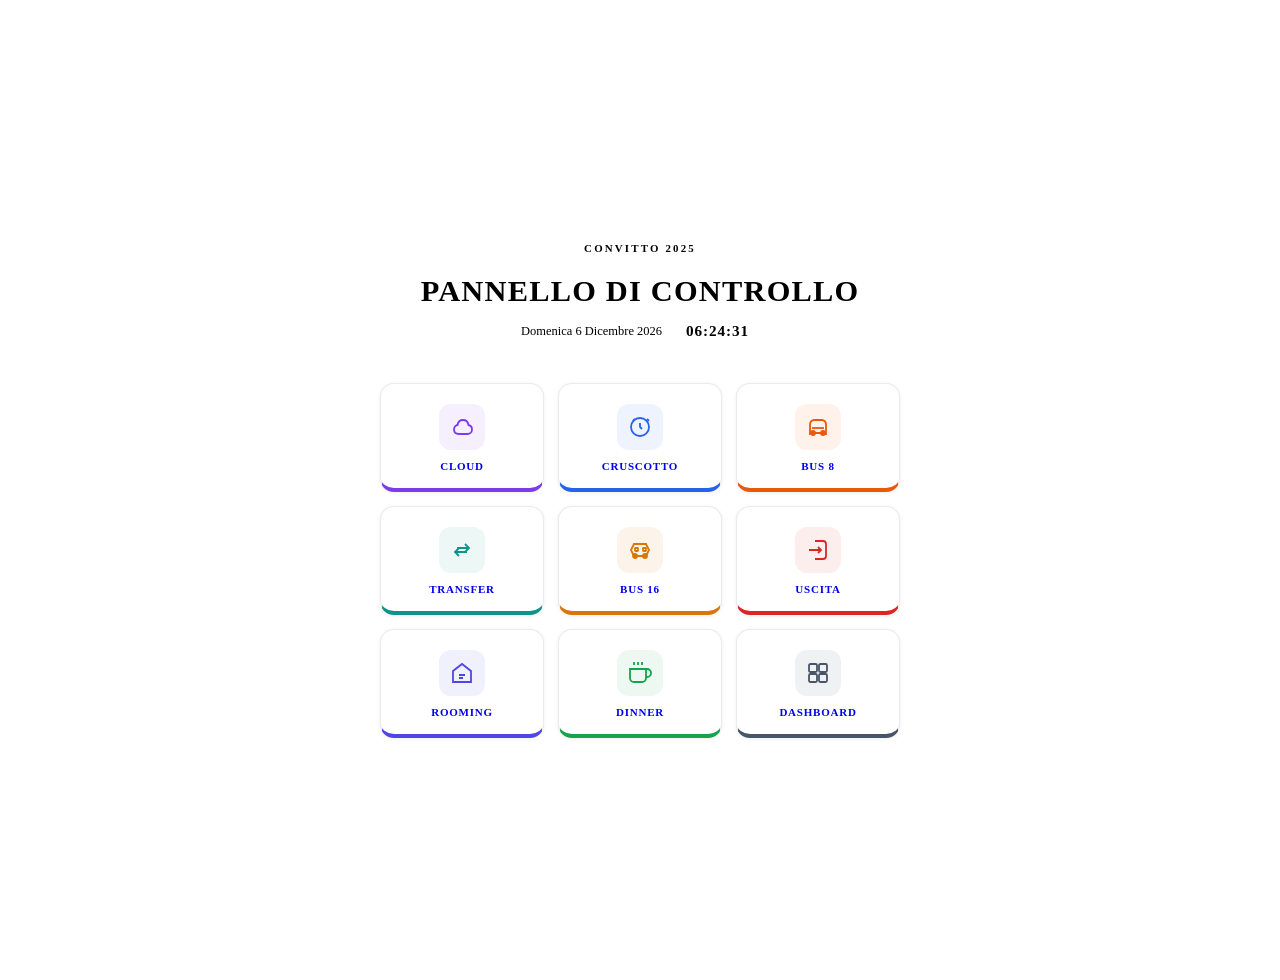
==== index.html @ 21adabd6 "Add files via upload" ====
<!DOCTYPE html>
<html lang="it">
<head>
<meta charset="UTF-8">
<meta name="viewport" content="width=device-width, initial-scale=1.0">
<title>Convitto 2025 — Indice</title>
<link rel="stylesheet" href="css/convitto-theme.css">
<style>

/* ─── BODY ───────────────────────────────────────────────────── */
body {
    display: flex;
    flex-direction: column;
    align-items: center;
    justify-content: center;
    min-height: 100vh;
    padding: 32px 24px;
    background: var(--bg);
}

/* ─── HEADER ─────────────────────────────────────────────────── */
.header-container {
    text-align: center;
    margin-bottom: 40px;
}

.header-eyebrow {
    font-size: 0.68rem;
    font-weight: 700;
    letter-spacing: 0.2em;
    text-transform: uppercase;
    color: var(--accent);
    margin-bottom: 6px;
}

h1 {
    font-size: 1.9rem;
    font-weight: 700;
    letter-spacing: 0.04em;
    text-transform: uppercase;
    color: var(--text);
    margin-bottom: 10px;
}

.header-time {
    display: flex;
    align-items: center;
    justify-content: center;
    gap: 14px;
    flex-wrap: wrap;
}

#todayDate {
    font-size: 0.78rem;
    color: var(--text-muted);
    font-family: var(--font-mono);
    text-transform: capitalize;
}

#digitalClock {
    font-size: 0.95rem;
    font-weight: 700;
    font-family: var(--font-mono);
    color: var(--accent);
    background: var(--accent-dim);
    padding: 3px 10px;
    border-radius: 6px;
    letter-spacing: 0.06em;
}

/* ─── GRIGLIA ────────────────────────────────────────────────── */
.links-grid {
    display: grid;
    grid-template-columns: repeat(3, 1fr);
    gap: 14px;
    width: 100%;
    max-width: 520px;
}

/* ─── CARD ───────────────────────────────────────────────────── */
.link-card {
    background: #ffffff;
    border: 1px solid rgba(0,0,0,0.08);
    border-radius: 14px;
    border-bottom: 4px solid var(--card-color, #cbd5e1);
    padding: 20px 12px 16px;
    text-decoration: none;
    display: flex;
    flex-direction: column;
    align-items: center;
    gap: 10px;
    box-shadow: 0 1px 4px rgba(0,0,0,0.07);
    transition: transform 0.18s ease, box-shadow 0.18s ease;
    cursor: pointer;
}

.link-card:hover {
    transform: translateY(-4px);
    box-shadow: 0 8px 24px rgba(0,0,0,0.11);
}

.link-card:active { transform: scale(0.97); }

/* Icona container */
.card-icon {
    width: 46px;
    height: 46px;
    border-radius: 12px;
    background: var(--card-dim, #f1f5f9);
    display: flex;
    align-items: center;
    justify-content: center;
    transition: background 0.18s;
}

.link-card:hover .card-icon {
    background: var(--card-dim-hover, #e2e8f0);
}

.card-icon svg {
    width: 24px;
    height: 24px;
    stroke: var(--card-color, #64748b);
    stroke-width: 1.8;
    fill: none;
}

/* Label */
.card-label {
    font-size: 11px;
    font-weight: 700;
    color: var(--text-2);
    letter-spacing: 0.07em;
    text-transform: uppercase;
}

/* ─── COLORI PER SEZIONE ─────────────────────────────────────── */
.card-cloud      { --card-color:#7c3aed; --card-dim:rgba(124,58,237,0.08);  --card-dim-hover:rgba(124,58,237,0.15); }
.card-cruscotto  { --card-color:#2563eb; --card-dim:rgba(37,99,235,0.08);   --card-dim-hover:rgba(37,99,235,0.15);  }
.card-bus8       { --card-color:#ea580c; --card-dim:rgba(234,88,12,0.08);   --card-dim-hover:rgba(234,88,12,0.15);  }
.card-transfer   { --card-color:#0d9488; --card-dim:rgba(13,148,136,0.08);  --card-dim-hover:rgba(13,148,136,0.15); }
.card-bus16      { --card-color:#d97706; --card-dim:rgba(217,119,6,0.08);   --card-dim-hover:rgba(217,119,6,0.15);  }
.card-uscita     { --card-color:#dc2626; --card-dim:rgba(220,38,38,0.08);   --card-dim-hover:rgba(220,38,38,0.15);  }
.card-rooming    { --card-color:#4f46e5; --card-dim:rgba(79,70,229,0.08);   --card-dim-hover:rgba(79,70,229,0.15);  }
.card-dinner     { --card-color:#16a34a; --card-dim:rgba(22,163,74,0.08);   --card-dim-hover:rgba(22,163,74,0.15);  }
.card-dashboard  { --card-color:#475569; --card-dim:rgba(71,85,105,0.08);   --card-dim-hover:rgba(71,85,105,0.15);  }

/* ─── DARK MODE mobile ───────────────────────────────────────── */
@media (max-width: 768px) and (prefers-color-scheme: dark) {
    .link-card {
        background: var(--surface);
        border-color: var(--border);
        box-shadow: var(--shadow-sm);
    }
    .link-card:hover {
        background: var(--surface-2);
        box-shadow: var(--shadow);
    }
    .card-label { color: var(--text-2); }
    #digitalClock { color: var(--accent); background: var(--accent-dim); }
}

/* ─── RESPONSIVE ─────────────────────────────────────────────── */
@media (max-width: 480px) {
    .links-grid  { gap: 10px; max-width: 360px; }
    .card-icon   { width: 40px; height: 40px; border-radius: 10px; }
    .card-icon svg { width: 20px; height: 20px; }
    .card-label  { font-size: 10px; }
    .link-card   { padding: 16px 8px 13px; border-radius: 12px; gap: 8px; }
    h1           { font-size: 1.4rem; }
}

</style>
</head>
<body>

<div class="header-container">
    <div class="header-eyebrow">Convitto 2025</div>
    <h1>Pannello di controllo</h1>
    <div class="header-time">
        <div id="todayDate">—</div>
        <div id="digitalClock">00:00:00</div>
    </div>
</div>

<div class="links-grid">

    <a href="roomcloud.html" class="link-card card-cloud">
        <div class="card-icon">
            <svg viewBox="0 0 24 24"><path d="M17.5 19H9C7 19 4 18 4 14.5C4 11 7 10 7.5 10C8 7 10 5 13 5C16 5 18 7 18.5 10C21 10.5 22 12.5 22 14.5C22 17 20 19 17.5 19Z"/></svg>
        </div>
        <span class="card-label">Cloud</span>
    </a>

    <a href="cruscotto.html" class="link-card card-cruscotto">
        <div class="card-icon">
            <svg viewBox="0 0 24 24"><circle cx="12" cy="12" r="9"/><path d="M12 8v4l2 2"/><path d="M7 4l-2 2M19 4l2 2"/></svg>
        </div>
        <span class="card-label">Cruscotto</span>
    </a>

    <a href="bus-8.html" class="link-card card-bus8">
        <div class="card-icon">
            <svg viewBox="0 0 24 24"><path d="M4 18h16M4 18v-9c0-2 2-4 4-4h8c2 0 4 2 4 4v9M4 18v2M20 18v2"/><path d="M6 13h12"/><circle cx="7" cy="18" r="2"/><circle cx="17" cy="18" r="2"/></svg>
        </div>
        <span class="card-label">Bus 8</span>
    </a>

    <a href="transfer.html" class="link-card card-transfer">
        <div class="card-icon">
            <svg viewBox="0 0 24 24"><path d="M7 10h12M15 6l4 4-4 4"/><path d="M17 14H5M9 10l-4 4 4 4"/></svg>
        </div>
        <span class="card-label">Transfer</span>
    </a>

    <a href="bus-16.html" class="link-card card-bus16">
        <div class="card-icon">
            <svg viewBox="0 0 24 24"><polygon points="6,6 18,6 21,12 18,18 6,18 3,12"/><rect x="7" y="10" width="3" height="3" rx="0.5"/><rect x="15" y="10" width="3" height="3" rx="0.5"/><circle cx="7" cy="18" r="2"/><circle cx="17" cy="18" r="2"/></svg>
        </div>
        <span class="card-label">Bus 16</span>
    </a>

    <a href="uscita.html" class="link-card card-uscita">
        <div class="card-icon">
            <svg viewBox="0 0 24 24"><path d="M15 12H3M12 15l3-3-3-3"/><path d="M9 21H17c2 0 3-1 3-3V6c0-2-1-3-3-3H9"/></svg>
        </div>
        <span class="card-label">Uscita</span>
    </a>

    <a href="rooming.html" class="link-card card-rooming">
        <div class="card-icon">
            <svg viewBox="0 0 24 24"><path d="M3 10L12 3l9 7v11H3V10Z"/><path d="M9 14h6M9 17h4"/></svg>
        </div>
        <span class="card-label">Rooming</span>
    </a>

    <a href="presenze-dinner.html" class="link-card card-dinner">
        <div class="card-icon">
            <svg viewBox="0 0 24 24"><path d="M18 8h1a4 4 0 0 1 0 8h-1"/><path d="M2 8h16v9a4 4 0 0 1-4 4H6a4 4 0 0 1-4-4V8z"/><line x1="6" y1="1" x2="6" y2="4"/><line x1="10" y1="1" x2="10" y2="4"/><line x1="14" y1="1" x2="14" y2="4"/></svg>
        </div>
        <span class="card-label">Dinner</span>
    </a>

    <a href="dashboard.html" class="link-card card-dashboard">
        <div class="card-icon">
            <svg viewBox="0 0 24 24"><rect x="3" y="3" width="8" height="8" rx="1.5"/><rect x="13" y="3" width="8" height="8" rx="1.5"/><rect x="3" y="13" width="8" height="8" rx="1.5"/><rect x="13" y="13" width="8" height="8" rx="1.5"/></svg>
        </div>
        <span class="card-label">Dashboard</span>
    </a>

</div>

<script>
function updateDateTime() {
    const now = new Date();
    const options = { weekday: 'long', day: 'numeric', month: 'long', year: 'numeric' };
    document.getElementById('todayDate').textContent =
        now.toLocaleDateString('it-IT', options).replace(/^\w/, c => c.toUpperCase());
    const h = String(now.getHours()).padStart(2,'0');
    const m = String(now.getMinutes()).padStart(2,'0');
    const s = String(now.getSeconds()).padStart(2,'0');
    document.getElementById('digitalClock').textContent = `${h}:${m}:${s}`;
}
setInterval(updateDateTime, 1000);
updateDateTime();
</script>
</body>
</html>
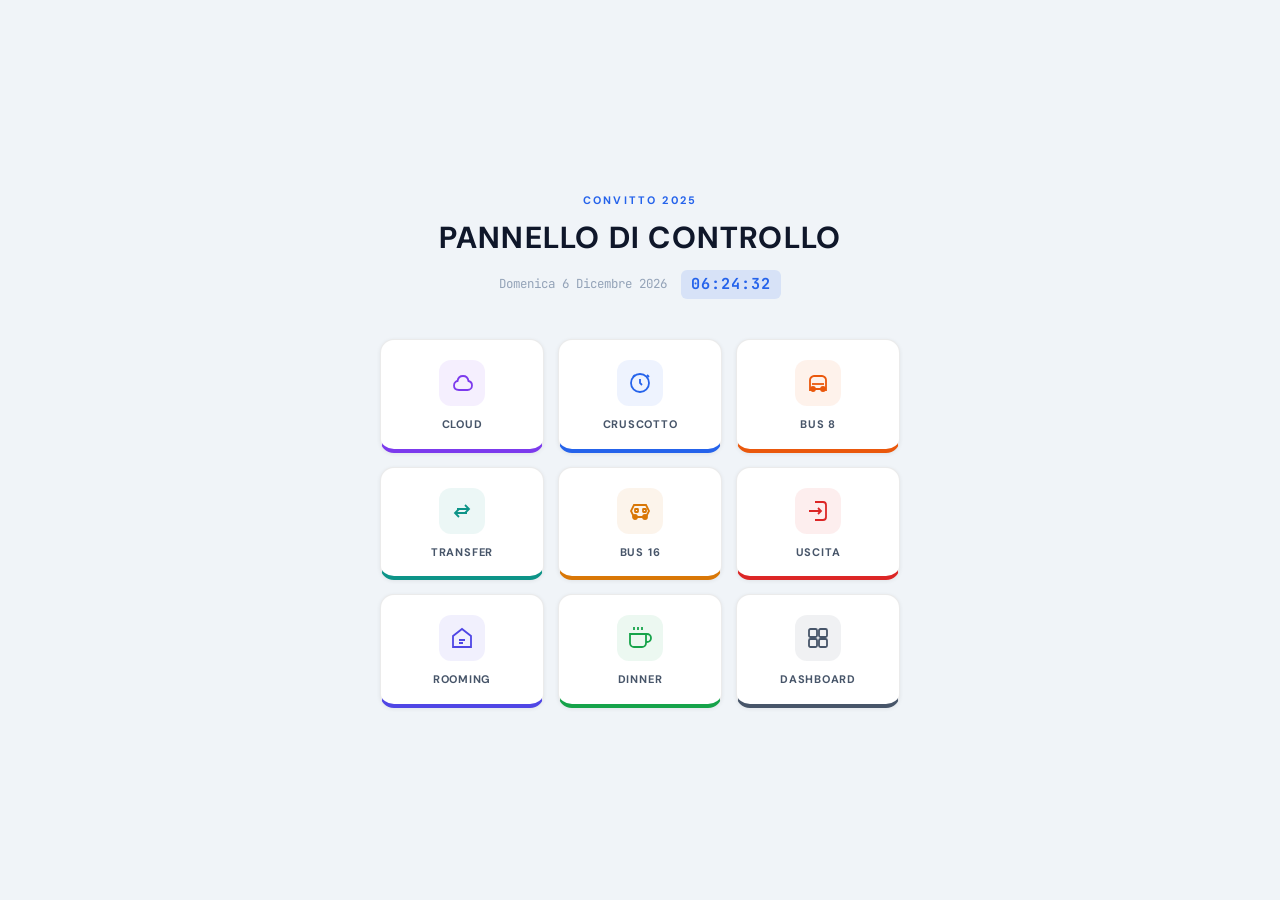
==== commit 327c766e: "Update index.html" ====
--- a/index.html
+++ b/index.html
@@ -4,7 +4,7 @@
 <meta charset="UTF-8">
 <meta name="viewport" content="width=device-width, initial-scale=1.0">
 <title>Convitto 2025 — Indice</title>
-<link rel="stylesheet" href="css/convitto-theme.css">
+<link rel="stylesheet" href="css/campus-theme.css">
 <style>
 
 /* ─── BODY ───────────────────────────────────────────────────── */
--- a/css/campus-theme.css
+++ b/css/campus-theme.css
@@ -0,0 +1,589 @@
+/* ============================================================
+   CAMPUS-THEME.CSS — Sistema di stile unificato
+   Convitto 2025 · Light sempre su PC (qualsiasi larghezza)
+                 · Light/Dark automatico su mobile
+   ============================================================ */
+
+/* ─── GOOGLE FONTS ─────────────────────────────────────────── */
+@import url('https://fonts.googleapis.com/css2?family=DM+Sans:wght@400;500;600;700&family=JetBrains+Mono:wght@400;600&display=swap');
+
+/* ============================================================
+   TEMA LIGHT — default per tutti i dispositivi
+   ============================================================ */
+:root {
+    /* Superfici */
+    --bg:           #f0f4f8;
+    --bg-2:         #ffffff;
+    --bg-3:         #e8eef5;
+    --surface:      #ffffff;
+    --surface-2:    #f0f4f8;
+    --surface-3:    #dde5f0;
+    --border:       rgba(0,0,0,0.08);
+    --border-2:     rgba(0,0,0,0.14);
+
+    /* Accenti principali */
+    --accent:       #2563eb;
+    --accent-dim:   rgba(37,99,235,0.12);
+    --accent-2:     #0d9488;
+    --accent-2-dim: rgba(13,148,136,0.10);
+
+    /* Stati operativi */
+    --ok:           #16a34a;
+    --ok-dim:       rgba(22,163,74,0.10);
+    --absent:       #dc2626;
+    --absent-dim:   rgba(220,38,38,0.10);
+    --dinner-no:    #2563eb;
+    --dinner-no-dim:rgba(37,99,235,0.10);
+    --lab:          #d97706;
+    --lab-dim:      rgba(217,119,6,0.10);
+    --switched:     #0d9488;
+    --pp:           #ea580c;
+
+    /* Bottoni toolbar */
+    --btn-t1:        #16a34a;
+    --btn-t2:        #2563eb;
+    --btn-t3:        #7c3aed;
+    --btn-t4:        #475569;
+    --btn-reset:     #ea580c;
+    --btn-reset-full:#b91c1c;
+    --btn-inactive:  #e8eef5;
+
+    /* Testo */
+    --text:         #0f172a;
+    --text-2:       #475569;
+    --text-muted:   #94a3b8;
+    --text-inv:     #ffffff;
+
+    /* Tipografia */
+    --font:         'DM Sans', 'Segoe UI', system-ui, sans-serif;
+    --font-mono:    'JetBrains Mono', 'Courier New', monospace;
+
+    /* Geometria */
+    --radius-sm:    6px;
+    --radius:       12px;
+    --radius-lg:    18px;
+    --radius-xl:    24px;
+
+    /* Ombre */
+    --shadow-sm:    0 1px 4px rgba(0,0,0,0.10);
+    --shadow:       0 4px 16px rgba(0,0,0,0.12);
+    --shadow-lg:    0 8px 32px rgba(0,0,0,0.15);
+
+    /* Transizioni */
+    --t:            0.2s ease;
+
+    /* Colori header gradient */
+    --header-grad-start: #2563eb;
+    --header-grad-end:   #0d9488;
+
+    /* Colori stampa (sempre light) */
+    --print-bg:     #ffffff;
+    --print-text:   #000000;
+    --print-header: #1a2236;
+}
+
+/* ============================================================
+   TEMA DARK — solo mobile (≤768px) quando il sistema
+   del telefono è impostato su modalità scura
+   ============================================================ */
+@media (max-width: 768px) and (prefers-color-scheme: dark) {
+    :root {
+        /* Superfici */
+        --bg:           #0f1117;
+        --bg-2:         #161b27;
+        --bg-3:         #1e2535;
+        --surface:      #1e2535;
+        --surface-2:    #252d40;
+        --surface-3:    #2d3650;
+        --border:       rgba(255,255,255,0.07);
+        --border-2:     rgba(255,255,255,0.13);
+
+        /* Accenti principali */
+        --accent:       #4f8ef7;
+        --accent-dim:   rgba(79,142,247,0.15);
+        --accent-2:     #38d9a9;
+        --accent-2-dim: rgba(56,217,169,0.12);
+
+        /* Stati operativi */
+        --ok:           #2ecc71;
+        --ok-dim:       rgba(46,204,113,0.13);
+        --absent:       #e74c3c;
+        --absent-dim:   rgba(231,76,60,0.13);
+        --dinner-no:    #3498db;
+        --dinner-no-dim:rgba(52,152,219,0.13);
+        --lab:          #f39c12;
+        --lab-dim:      rgba(243,156,18,0.13);
+        --switched:     #38d9a9;
+        --pp:           #e67e22;
+
+        /* Bottoni toolbar */
+        --btn-t1:        #27ae60;
+        --btn-t2:        #2980b9;
+        --btn-t3:        #8e44ad;
+        --btn-t4:        #546e7a;
+        --btn-reset:     #e67e22;
+        --btn-reset-full:#c0392b;
+        --btn-inactive:  #252d40;
+
+        /* Testo */
+        --text:         #e8ecf4;
+        --text-2:       #a0aec0;
+        --text-muted:   #64748b;
+        --text-inv:     #0f1117;
+
+        /* Ombre */
+        --shadow-sm:    0 2px 8px rgba(0,0,0,0.35);
+        --shadow:       0 4px 20px rgba(0,0,0,0.45);
+        --shadow-lg:    0 8px 40px rgba(0,0,0,0.55);
+
+        /* Gradient header */
+        --header-grad-start: #4f8ef7;
+        --header-grad-end:   #38d9a9;
+    }
+}
+
+/* ─── RESET & BASE ──────────────────────────────────────────── */
+*, *::before, *::after { box-sizing: border-box; }
+
+html { -webkit-text-size-adjust: 100%; }
+
+body {
+    margin: 0;
+    font-family: var(--font);
+    background: var(--bg);
+    color: var(--text);
+    line-height: 1.5;
+    -webkit-font-smoothing: antialiased;
+}
+
+h1, h2, h3, h4 {
+    margin: 0;
+    font-family: var(--font);
+    font-weight: 700;
+    color: var(--text);
+    letter-spacing: -0.01em;
+}
+
+a { color: inherit; text-decoration: none; }
+
+/* ─── SCROLLBAR ─────────────────────────────────────────────── */
+::-webkit-scrollbar { width: 6px; height: 6px; }
+::-webkit-scrollbar-track { background: var(--bg-2); }
+::-webkit-scrollbar-thumb { background: var(--surface-3); border-radius: 3px; }
+::-webkit-scrollbar-thumb:hover { background: var(--accent); }
+
+/* ─── HEADER APPLICAZIONE ───────────────────────────────────── */
+.app-header {
+    background: var(--bg-2);
+    border-bottom: 1px solid var(--border-2);
+    padding: 14px 24px;
+    display: flex;
+    justify-content: space-between;
+    align-items: center;
+    gap: 16px;
+    position: sticky;
+    top: 0;
+    z-index: 100;
+    backdrop-filter: blur(12px);
+}
+
+.app-header h1 {
+    font-size: 1.1rem;
+    font-weight: 700;
+    letter-spacing: 0.04em;
+    text-transform: uppercase;
+    background: linear-gradient(90deg, var(--accent), var(--accent-2));
+    -webkit-background-clip: text;
+    -webkit-text-fill-color: transparent;
+    background-clip: text;
+}
+
+.app-header .header-meta {
+    font-size: 0.78rem;
+    color: var(--text-2);
+    font-family: var(--font-mono);
+    font-weight: 400;
+    margin-top: 2px;
+}
+
+.app-header .header-clock {
+    font-family: var(--font-mono);
+    font-size: 1.6rem;
+    font-weight: 600;
+    color: var(--accent);
+    letter-spacing: 0.05em;
+    text-shadow: 0 0 20px rgba(79,142,247,0.4);
+}
+
+.app-header .header-actions {
+    display: flex;
+    align-items: center;
+    gap: 10px;
+}
+
+/* ─── CONTAINER ─────────────────────────────────────────────── */
+.container {
+    max-width: 1300px;
+    margin: 0 auto;
+    padding: 24px;
+}
+
+/* ─── TOOLBAR ───────────────────────────────────────────────── */
+.toolbar {
+    background: var(--surface);
+    border: 1px solid var(--border);
+    padding: 12px 16px;
+    border-radius: var(--radius-lg);
+    display: flex;
+    gap: 10px;
+    margin-bottom: 20px;
+    align-items: center;
+    flex-wrap: wrap;
+    box-shadow: var(--shadow-sm);
+}
+
+.toolbar input[type="text"],
+.toolbar input[type="number"],
+#search, #roomInput {
+    background: var(--bg-3);
+    border: 1px solid var(--border-2);
+    border-radius: var(--radius);
+    color: var(--text);
+    padding: 9px 14px;
+    font-family: var(--font);
+    font-size: 0.85rem;
+    outline: none;
+    transition: border-color var(--t), box-shadow var(--t);
+}
+
+#search { flex: 1; min-width: 140px; }
+#roomInput { width: 70px; }
+
+.toolbar input:focus {
+    border-color: var(--accent);
+    box-shadow: 0 0 0 3px var(--accent-dim);
+}
+
+.toolbar input::placeholder { color: var(--text-muted); }
+
+/* ─── BOTTONI ───────────────────────────────────────────────── */
+.btn-toolbar {
+    border: none;
+    border-radius: var(--radius);
+    cursor: pointer;
+    font-family: var(--font);
+    font-weight: 700;
+    font-size: 0.78rem;
+    color: white;
+    padding: 9px 16px;
+    transition: all var(--t);
+    letter-spacing: 0.03em;
+    white-space: nowrap;
+}
+
+.btn-toolbar:hover {
+    filter: brightness(1.15);
+    transform: translateY(-1px);
+    box-shadow: var(--shadow-sm);
+}
+
+.btn-toolbar:active { transform: translateY(0); }
+
+.btn-reset {
+    background: var(--btn-reset);
+    border: none;
+    border-radius: var(--radius);
+    cursor: pointer;
+    font-family: var(--font);
+    font-weight: 700;
+    font-size: 0.78rem;
+    color: white;
+    padding: 9px 16px;
+    transition: all var(--t);
+    letter-spacing: 0.03em;
+    display: inline-flex;
+    align-items: center;
+    gap: 5px;
+    box-shadow: 0 2px 8px rgba(230,126,34,0.3);
+}
+
+.btn-reset:hover {
+    background: #d35400;
+    transform: translateY(-1px);
+    box-shadow: 0 4px 14px rgba(230,126,34,0.45);
+}
+
+.btn-reset-complete {
+    background: var(--btn-reset-full);
+    border: none;
+    border-radius: var(--radius);
+    cursor: pointer;
+    font-family: var(--font);
+    font-weight: 700;
+    font-size: 0.78rem;
+    color: white;
+    padding: 9px 16px;
+    transition: all var(--t);
+    letter-spacing: 0.03em;
+    display: inline-flex;
+    align-items: center;
+    gap: 5px;
+    box-shadow: 0 2px 8px rgba(192,57,43,0.3);
+}
+
+.btn-reset-complete:hover {
+    background: #a93226;
+    transform: translateY(-1px);
+    box-shadow: 0 4px 14px rgba(192,57,43,0.45);
+}
+
+/* ─── DAY BOX (Turni) ───────────────────────────────────────── */
+.day-box {
+    background: var(--surface);
+    border: 1px solid var(--border);
+    padding: 10px 14px;
+    text-align: center;
+    border-radius: var(--radius);
+    font-size: 0.78rem;
+    font-weight: 700;
+    cursor: pointer;
+    transition: all var(--t);
+    letter-spacing: 0.03em;
+    flex: 1;
+    color: var(--text-2);
+}
+
+.day-box:hover {
+    background: var(--surface-2);
+    color: var(--text);
+    transform: translateY(-2px);
+    box-shadow: var(--shadow-sm);
+}
+
+/* ─── STATUS BADGE ──────────────────────────────────────────── */
+.status-badge {
+    display: inline-flex;
+    align-items: center;
+    gap: 5px;
+    font-size: 0.7rem;
+    font-weight: 600;
+    padding: 4px 10px;
+    border-radius: 20px;
+    letter-spacing: 0.03em;
+}
+
+.status-badge.connected {
+    background: var(--ok-dim);
+    color: var(--ok);
+    border: 1px solid rgba(46,204,113,0.25);
+}
+
+.status-badge.disconnected {
+    background: var(--absent-dim);
+    color: var(--absent);
+    border: 1px solid rgba(231,76,60,0.25);
+}
+
+/* ─── NOTE TOOLBAR ──────────────────────────────────────────── */
+.note-toolbar-container {
+    background: rgba(243,156,18,0.08);
+    border: 1px solid rgba(243,156,18,0.25);
+    border-left: 4px solid var(--lab);
+    border-radius: var(--radius-lg);
+    margin-bottom: 20px;
+    padding: 12px 18px;
+    transition: transform 0.2s;
+}
+
+.note-toolbar-container:hover { transform: rotate(0deg); }
+
+.note-content {
+    display: flex;
+    align-items: flex-start;
+    gap: 12px;
+}
+
+.note-icon { font-size: 1.1rem; margin-top: 2px; }
+
+.note-input {
+    flex: 1;
+    background: transparent;
+    border: none;
+    outline: none;
+    font-family: var(--font);
+    font-size: 0.85rem;
+    color: var(--text);
+    resize: vertical;
+    min-height: 48px;
+    line-height: 1.5;
+}
+
+.note-input::placeholder { color: var(--text-muted); }
+
+.clear-note-btn {
+    background: rgba(255,255,255,0.05);
+    border: 1px solid var(--border);
+    border-radius: 50%;
+    width: 28px;
+    height: 28px;
+    cursor: pointer;
+    color: var(--text-muted);
+    display: flex;
+    align-items: center;
+    justify-content: center;
+    transition: all var(--t);
+    font-weight: bold;
+    flex-shrink: 0;
+    margin-top: 2px;
+    font-size: 0.8rem;
+}
+
+.clear-note-btn:hover {
+    background: rgba(231,76,60,0.15);
+    color: var(--absent);
+    border-color: var(--absent);
+}
+
+/* ─── SIDEBAR PANEL ─────────────────────────────────────────── */
+#sidePanel {
+    background: var(--bg-2) !important;
+    border-left: 1px solid var(--border-2) !important;
+    box-shadow: -8px 0 40px rgba(0,0,0,0.5) !important;
+    color: var(--text) !important;
+}
+
+#sidePanel h3 {
+    color: var(--text);
+    border-bottom: 1px solid var(--border) !important;
+    padding-bottom: 10px;
+    font-size: 0.9rem;
+    letter-spacing: 0.04em;
+    text-transform: uppercase;
+}
+
+#sidePanel select,
+#sidePanel input[type="date"] {
+    background: var(--bg-3);
+    border: 1px solid var(--border-2);
+    border-radius: var(--radius-sm);
+    color: var(--text);
+    padding: 8px 10px;
+    font-family: var(--font);
+    font-size: 0.82rem;
+    width: 100%;
+    outline: none;
+}
+
+#sidePanel select:focus,
+#sidePanel input[type="date"]:focus {
+    border-color: var(--accent);
+}
+
+#sidePanel button {
+    font-family: var(--font) !important;
+}
+
+#sidePanel hr {
+    border: none;
+    border-top: 1px solid var(--border);
+    margin: 16px 0;
+}
+
+/* ─── LOGIN SCREEN ──────────────────────────────────────────── */
+#loginScreen {
+    background: var(--bg) !important;
+}
+
+#loginScreen > div {
+    background: var(--surface) !important;
+    border: 1px solid var(--border-2) !important;
+    border-radius: var(--radius-xl) !important;
+    box-shadow: var(--shadow-lg) !important;
+    color: var(--text) !important;
+}
+
+#loginScreen h2 {
+    color: var(--text) !important;
+}
+
+#loginScreen input {
+    background: var(--bg-3) !important;
+    border: 1px solid var(--border-2) !important;
+    border-radius: var(--radius) !important;
+    color: var(--text) !important;
+    padding: 12px !important;
+    font-family: var(--font) !important;
+}
+
+#loginScreen input::placeholder { color: var(--text-muted) !important; }
+
+#loginScreen button {
+    background: var(--accent) !important;
+    border-radius: var(--radius) !important;
+    font-family: var(--font) !important;
+    font-weight: 700 !important;
+    letter-spacing: 0.05em !important;
+    transition: all var(--t) !important;
+}
+
+#loginScreen button:hover {
+    filter: brightness(1.1) !important;
+    transform: translateY(-1px) !important;
+}
+
+/* ─── INFO RESET ────────────────────────────────────────────── */
+#info-reset {
+    font-size: 0.68rem !important;
+    color: var(--absent) !important;
+    font-family: var(--font-mono) !important;
+}
+
+/* ─── ROOM LABEL IN TOOLBAR ─────────────────────────────────── */
+.room-label {
+    font-size: 0.75rem;
+    font-weight: 700;
+    color: var(--accent);
+    letter-spacing: 0.06em;
+    text-transform: uppercase;
+}
+
+/* ─── ANIMAZIONI ────────────────────────────────────────────── */
+@keyframes pulse {
+    0%   { opacity: 1; }
+    50%  { opacity: 0.3; }
+    100% { opacity: 1; }
+}
+
+@keyframes fadeIn {
+    from { opacity: 0; transform: translateY(6px); }
+    to   { opacity: 1; transform: translateY(0); }
+}
+
+/* ─── RESPONSIVE ────────────────────────────────────────────── */
+@media (max-width: 768px) {
+    .container { padding: 14px; }
+    .app-header { padding: 10px 16px; }
+    .app-header .header-clock { font-size: 1.2rem; }
+    .toolbar { gap: 8px; }
+}
+
+/* ─── PRINT BASE ────────────────────────────────────────────── */
+@media print {
+    .no-print,
+    .print-bar { display: none !important; }
+
+    body {
+        background: white !important;
+        color: black !important;
+    }
+
+    /* Logo spazio in stampa */
+    .print-logo {
+        display: block !important;
+    }
+}
+
+/* Logo spazio — nascosto su schermo, visibile in stampa */
+.print-logo {
+    display: none;
+}
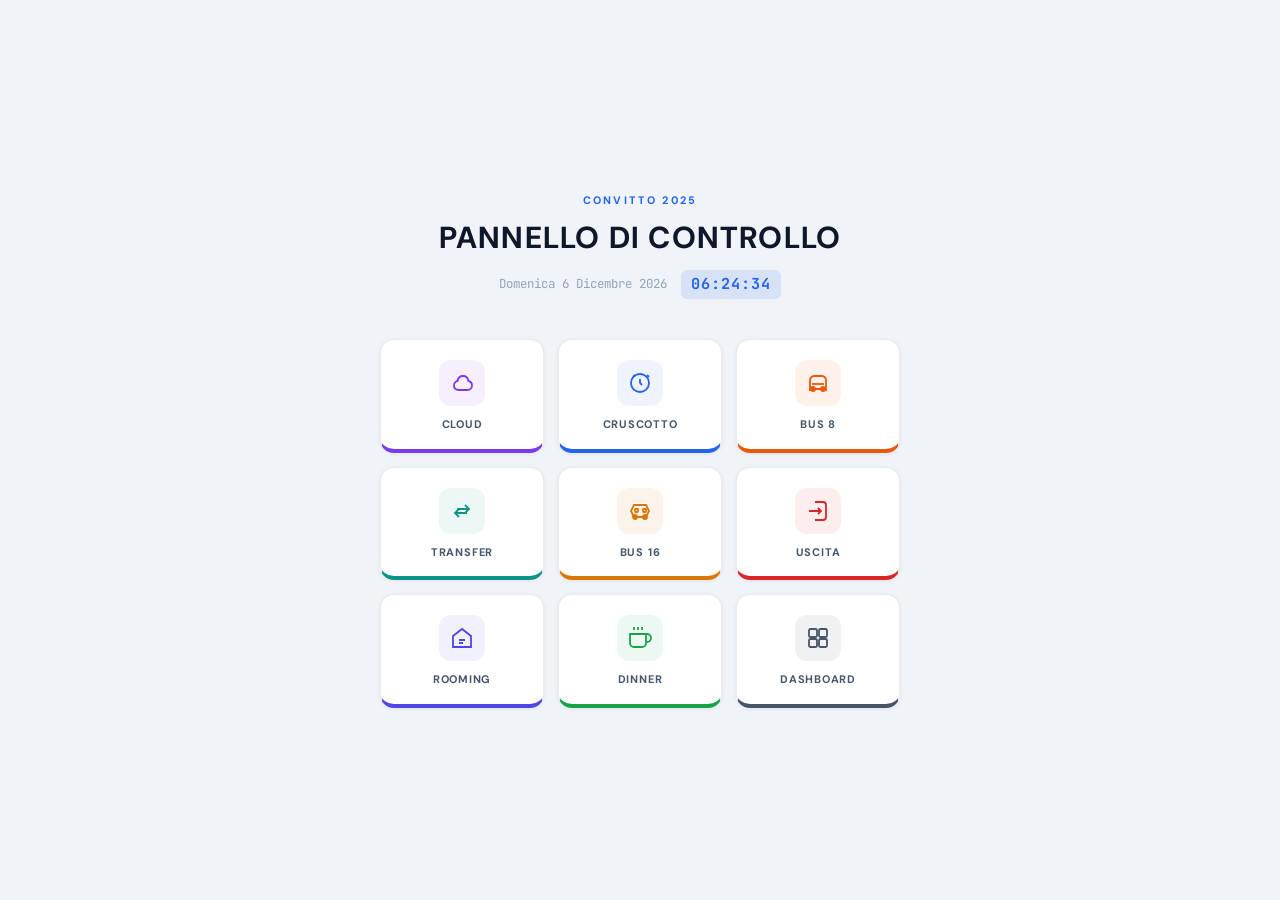
==== commit c4300d99: "Update index.html" ====
--- a/index.html
+++ b/index.html
@@ -145,21 +145,6 @@
 .card-dinner     { --card-color:#16a34a; --card-dim:rgba(22,163,74,0.08);   --card-dim-hover:rgba(22,163,74,0.15);  }
 .card-dashboard  { --card-color:#475569; --card-dim:rgba(71,85,105,0.08);   --card-dim-hover:rgba(71,85,105,0.15);  }
 
-/* ─── DARK MODE mobile ───────────────────────────────────────── */
-@media (max-width: 768px) and (prefers-color-scheme: dark) {
-    .link-card {
-        background: var(--surface);
-        border-color: var(--border);
-        box-shadow: var(--shadow-sm);
-    }
-    .link-card:hover {
-        background: var(--surface-2);
-        box-shadow: var(--shadow);
-    }
-    .card-label { color: var(--text-2); }
-    #digitalClock { color: var(--accent); background: var(--accent-dim); }
-}
-
 /* ─── RESPONSIVE ─────────────────────────────────────────────── */
 @media (max-width: 480px) {
     .links-grid  { gap: 10px; max-width: 360px; }
@@ -185,7 +170,7 @@
 
 <div class="links-grid">
 
-    <a href="roomcloud.html" class="link-card card-cloud">
+    <a href="cloud.html" class="link-card card-cloud">
         <div class="card-icon">
             <svg viewBox="0 0 24 24"><path d="M17.5 19H9C7 19 4 18 4 14.5C4 11 7 10 7.5 10C8 7 10 5 13 5C16 5 18 7 18.5 10C21 10.5 22 12.5 22 14.5C22 17 20 19 17.5 19Z"/></svg>
         </div>
--- a/css/campus-theme.css
+++ b/css/campus-theme.css
@@ -12,129 +12,128 @@
    ============================================================ */
 :root {
     /* Superfici */
-    --bg:           #f0f4f8;
-    --bg-2:         #ffffff;
-    --bg-3:         #e8eef5;
-    --surface:      #ffffff;
-    --surface-2:    #f0f4f8;
-    --surface-3:    #dde5f0;
-    --border:       rgba(0,0,0,0.08);
-    --border-2:     rgba(0,0,0,0.14);
+    --bg:               #f0f4f8;
+    --bg-2:             #ffffff;
+    --bg-3:             #e8eef5;
+    --surface:          #ffffff;
+    --surface-2:        #f0f4f8;
+    --surface-3:        #dde5f0;
+    --border:           rgba(0,0,0,0.08);
+    --border-2:         rgba(0,0,0,0.14);
 
     /* Accenti principali */
-    --accent:       #2563eb;
-    --accent-dim:   rgba(37,99,235,0.12);
-    --accent-2:     #0d9488;
-    --accent-2-dim: rgba(13,148,136,0.10);
+    --accent:           #2563eb;
+    --accent-dim:       rgba(37,99,235,0.12);
+    --accent-2:         #0d9488;
+    --accent-2-dim:     rgba(13,148,136,0.10);
 
     /* Stati operativi */
-    --ok:           #16a34a;
-    --ok-dim:       rgba(22,163,74,0.10);
-    --absent:       #dc2626;
-    --absent-dim:   rgba(220,38,38,0.10);
-    --dinner-no:    #2563eb;
-    --dinner-no-dim:rgba(37,99,235,0.10);
-    --lab:          #d97706;
-    --lab-dim:      rgba(217,119,6,0.10);
-    --switched:     #0d9488;
-    --pp:           #ea580c;
+    --ok:               #16a34a;
+    --ok-dim:           rgba(22,163,74,0.10);
+    --absent:           #dc2626;
+    --absent-dim:       rgba(220,38,38,0.10);
+    --dinner-no:        #2563eb;
+    --dinner-no-dim:    rgba(37,99,235,0.10);
+    --lab:              #d97706;
+    --lab-dim:          rgba(217,119,6,0.10);
+    --switched:         #0d9488;
+    --pp:               #ea580c;
 
     /* Bottoni toolbar */
-    --btn-t1:        #16a34a;
-    --btn-t2:        #2563eb;
-    --btn-t3:        #7c3aed;
-    --btn-t4:        #475569;
-    --btn-reset:     #ea580c;
-    --btn-reset-full:#b91c1c;
-    --btn-inactive:  #e8eef5;
+    --btn-t1:            #16a34a;
+    --btn-t2:            #2563eb;
+    --btn-t3:            #7c3aed;
+    --btn-t4:            #475569;
+    --btn-reset:         #ea580c;
+    --btn-reset-full:    #b91c1c;
+    --btn-inactive:      #e8eef5;
 
     /* Testo */
-    --text:         #0f172a;
-    --text-2:       #475569;
-    --text-muted:   #94a3b8;
-    --text-inv:     #ffffff;
+    --text:             #0f172a;
+    --text-2:           #475569;
+    --text-muted:       #94a3b8;
+    --text-inv:         #ffffff;
 
     /* Tipografia */
-    --font:         'DM Sans', 'Segoe UI', system-ui, sans-serif;
-    --font-mono:    'JetBrains Mono', 'Courier New', monospace;
+    --font:             'DM Sans', 'Segoe UI', system-ui, sans-serif;
+    --font-mono:        'JetBrains Mono', 'Courier New', monospace;
 
     /* Geometria */
-    --radius-sm:    6px;
-    --radius:       12px;
-    --radius-lg:    18px;
-    --radius-xl:    24px;
+    --radius-sm:        6px;
+    --radius:           12px;
+    --radius-lg:        18px;
+    --radius-xl:        24px;
 
     /* Ombre */
-    --shadow-sm:    0 1px 4px rgba(0,0,0,0.10);
-    --shadow:       0 4px 16px rgba(0,0,0,0.12);
-    --shadow-lg:    0 8px 32px rgba(0,0,0,0.15);
+    --shadow-sm:        0 1px 4px rgba(0,0,0,0.10);
+    --shadow:           0 4px 16px rgba(0,0,0,0.12);
+    --shadow-lg:        0 8px 32px rgba(0,0,0,0.15);
 
     /* Transizioni */
-    --t:            0.2s ease;
+    --t:                0.2s ease;
 
     /* Colori header gradient */
     --header-grad-start: #2563eb;
     --header-grad-end:   #0d9488;
 
     /* Colori stampa (sempre light) */
-    --print-bg:     #ffffff;
-    --print-text:   #000000;
-    --print-header: #1a2236;
+    --print-bg:         #ffffff;
+    --print-text:       #000000;
+    --print-header:     #1a2236;
 }
 
 /* ============================================================
-   TEMA DARK — solo mobile (≤768px) quando il sistema
-   del telefono è impostato su modalità scura
+   TEMA DARK — attivazione automatica esclusiva su Mobile
    ============================================================ */
 @media (max-width: 768px) and (prefers-color-scheme: dark) {
     :root {
         /* Superfici */
-        --bg:           #0f1117;
-        --bg-2:         #161b27;
-        --bg-3:         #1e2535;
-        --surface:      #1e2535;
-        --surface-2:    #252d40;
-        --surface-3:    #2d3650;
-        --border:       rgba(255,255,255,0.07);
-        --border-2:     rgba(255,255,255,0.13);
+        --bg:               #0f1117;
+        --bg-2:             #161b27;
+        --bg-3:             #1e2535;
+        --surface:          #1e2535;
+        --surface-2:        #252d40;
+        --surface-3:        #2d3650;
+        --border:           rgba(255,255,255,0.07);
+        --border-2:         rgba(255,255,255,0.13);
 
         /* Accenti principali */
-        --accent:       #4f8ef7;
-        --accent-dim:   rgba(79,142,247,0.15);
-        --accent-2:     #38d9a9;
-        --accent-2-dim: rgba(56,217,169,0.12);
+        --accent:           #4f8ef7;
+        --accent-dim:       rgba(79,142,247,0.15);
+        --accent-2:         #38d9a9;
+        --accent-2-dim:     rgba(56,217,169,0.12);
 
         /* Stati operativi */
-        --ok:           #2ecc71;
-        --ok-dim:       rgba(46,204,113,0.13);
-        --absent:       #e74c3c;
-        --absent-dim:   rgba(231,76,60,0.13);
-        --dinner-no:    #3498db;
-        --dinner-no-dim:rgba(52,152,219,0.13);
-        --lab:          #f39c12;
-        --lab-dim:      rgba(243,156,18,0.13);
-        --switched:     #38d9a9;
-        --pp:           #e67e22;
+        --ok:               #2ecc71;
+        --ok-dim:           rgba(46,204,113,0.13);
+        --absent:           #e74c3c;
+        --absent-dim:       rgba(231,76,60,0.13);
+        --dinner-no:        #3498db;
+        --dinner-no-dim:    rgba(52,152,219,0.13);
+        --lab:              #f39c12;
+        --lab-dim:          rgba(243,156,18,0.13);
+        --switched:         #38d9a9;
+        --pp:               #e67e22;
 
         /* Bottoni toolbar */
-        --btn-t1:        #27ae60;
-        --btn-t2:        #2980b9;
-        --btn-t3:        #8e44ad;
-        --btn-t4:        #546e7a;
-        --btn-reset:     #e67e22;
-        --btn-reset-full:#c0392b;
-        --btn-inactive:  #252d40;
+        --btn-t1:            #27ae60;
+        --btn-t2:            #2980b9;
+        --btn-t3:            #8e44ad;
+        --btn-t4:            #546e7a;
+        --btn-reset:         #e67e22;
+        --btn-reset-full:    #c0392b;
+        --btn-inactive:      #252d40;
 
         /* Testo */
-        --text:         #e8ecf4;
-        --text-2:       #a0aec0;
-        --text-muted:   #64748b;
-        --text-inv:     #0f1117;
+        --text:             #e8ecf4;
+        --text-2:           #a0aec0;
+        --text-muted:       #64748b;
+        --text-inv:         #0f1117;
 
         /* Ombre */
-        --shadow-sm:    0 2px 8px rgba(0,0,0,0.35);
-        --shadow:       0 4px 20px rgba(0,0,0,0.45);
-        --shadow-lg:    0 8px 40px rgba(0,0,0,0.55);
+        --shadow-sm:        0 2px 8px rgba(0,0,0,0.35);
+        --shadow:           0 4px 20px rgba(0,0,0,0.45);
+        --shadow-lg:        0 8px 40px rgba(0,0,0,0.55);
 
         /* Gradient header */
         --header-grad-start: #4f8ef7;
@@ -559,7 +558,7 @@
     to   { opacity: 1; transform: translateY(0); }
 }
 
-/* ─── RESPONSIVE ────────────────────────────────────────────── */
+/* ─── RESPONSIVE & LAYOUT MOBILE ────────────────────────────── */
 @media (max-width: 768px) {
     .container { padding: 14px; }
     .app-header { padding: 10px 16px; }
@@ -567,7 +566,12 @@
     .toolbar { gap: 8px; }
 }
 
-/* ─── PRINT BASE ────────────────────────────────────────────── */
+/* ─── LOGO SPAZIO ───────────────────────────────────────────── */
+.print-logo {
+    display: none;
+}
+
+/* ─── GESTIONE STAMPA ───────────────────────────────────────── */
 @media print {
     .no-print,
     .print-bar { display: none !important; }
@@ -577,13 +581,7 @@
         color: black !important;
     }
 
-    /* Logo spazio in stampa */
     .print-logo {
         display: block !important;
     }
 }
-
-/* Logo spazio — nascosto su schermo, visibile in stampa */
-.print-logo {
-    display: none;
-}
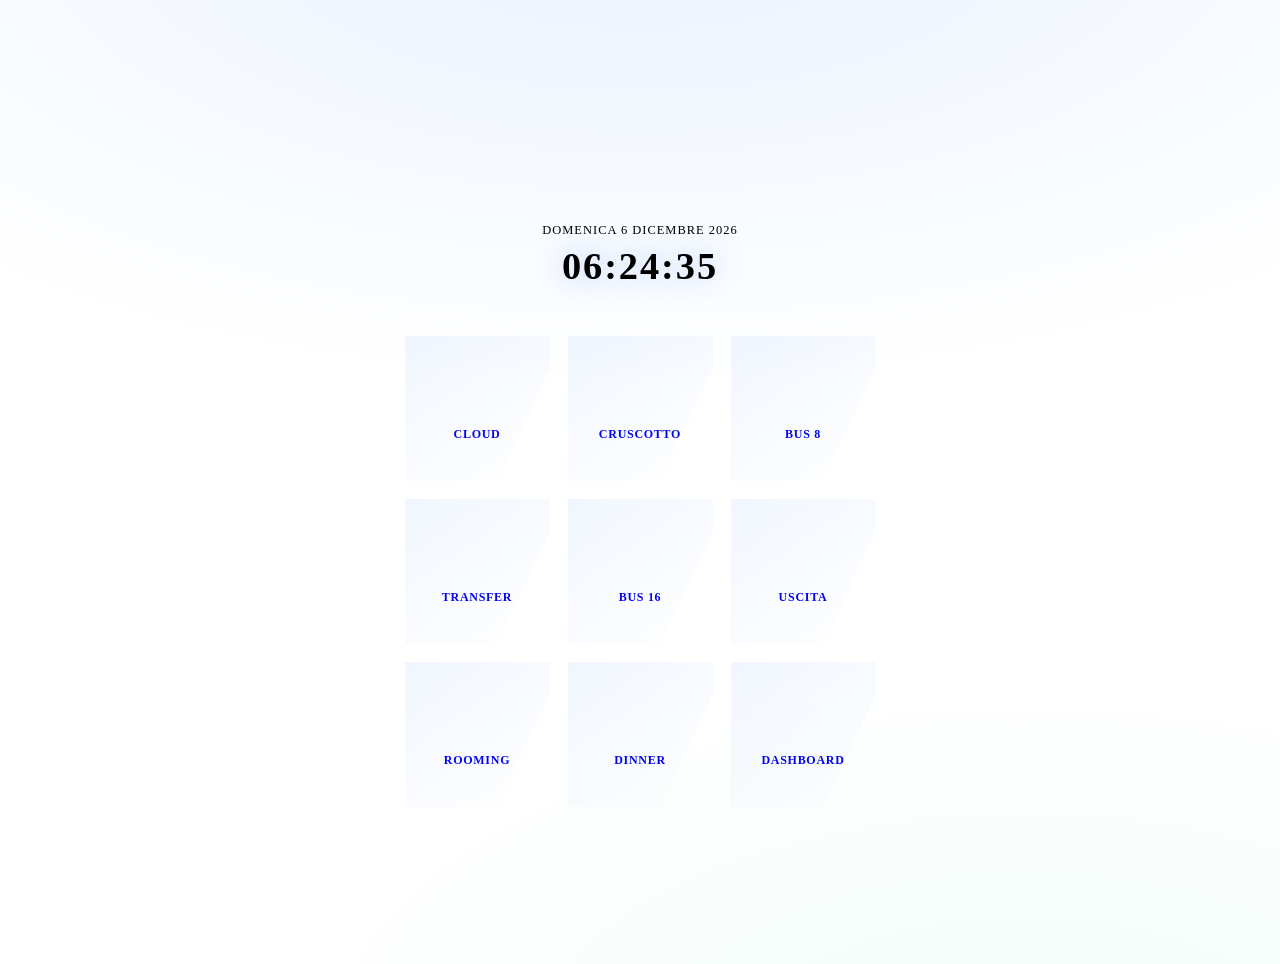
==== commit 5fd837ac: "Add files via upload" ====
--- a/index.html
+++ b/index.html
@@ -3,234 +3,231 @@
 <head>
 <meta charset="UTF-8">
 <meta name="viewport" content="width=device-width, initial-scale=1.0">
-<title>Convitto 2025 — Indice</title>
+<title>Campus — Indice</title>
 <link rel="stylesheet" href="css/campus-theme.css">
 <style>
-
-/* ─── BODY ───────────────────────────────────────────────────── */
+/* ─── INDEX-SPECIFIC ─────────────────────────────────────────── */
 body {
     display: flex;
     flex-direction: column;
     align-items: center;
     justify-content: center;
     min-height: 100vh;
-    padding: 32px 24px;
+    padding: 24px;
     background: var(--bg);
-}
-
-/* ─── HEADER ─────────────────────────────────────────────────── */
+    background-image:
+        radial-gradient(ellipse 80% 50% at 50% -10%, rgba(79,142,247,0.12), transparent),
+        radial-gradient(ellipse 60% 40% at 80% 110%, rgba(56,217,169,0.07), transparent);
+}
+
+/* Header */
 .header-container {
     text-align: center;
-    margin-bottom: 40px;
-}
-
-.header-eyebrow {
-    font-size: 0.68rem;
-    font-weight: 700;
-    letter-spacing: 0.2em;
+    margin-bottom: 48px;
+}
+
+h1 {
+    font-size: 2rem;
+    letter-spacing: 0.25em;
     text-transform: uppercase;
-    color: var(--accent);
-    margin-bottom: 6px;
-}
-
-h1 {
-    font-size: 1.9rem;
-    font-weight: 700;
-    letter-spacing: 0.04em;
-    text-transform: uppercase;
-    color: var(--text);
-    margin-bottom: 10px;
-}
-
-.header-time {
-    display: flex;
-    align-items: center;
-    justify-content: center;
-    gap: 14px;
-    flex-wrap: wrap;
+    background: linear-gradient(90deg, var(--accent), var(--accent-2));
+    -webkit-background-clip: text;
+    -webkit-text-fill-color: transparent;
+    background-clip: text;
+    margin-bottom: 8px;
 }
 
 #todayDate {
     font-size: 0.78rem;
-    color: var(--text-muted);
+    text-transform: uppercase;
+    letter-spacing: 0.08em;
+    color: var(--text-2);
+    margin-bottom: 6px;
     font-family: var(--font-mono);
-    text-transform: capitalize;
 }
 
 #digitalClock {
-    font-size: 0.95rem;
+    font-size: 2.4rem;
     font-weight: 700;
     font-family: var(--font-mono);
     color: var(--accent);
-    background: var(--accent-dim);
-    padding: 3px 10px;
-    border-radius: 6px;
-    letter-spacing: 0.06em;
-}
-
-/* ─── GRIGLIA ────────────────────────────────────────────────── */
+    letter-spacing: 0.05em;
+    text-shadow: 0 0 30px rgba(79,142,247,0.45);
+    margin-bottom: 0;
+}
+
+/* Grid */
 .links-grid {
     display: grid;
-    grid-template-columns: repeat(3, 1fr);
-    gap: 14px;
-    width: 100%;
-    max-width: 520px;
-}
-
-/* ─── CARD ───────────────────────────────────────────────────── */
+    grid-template-columns: repeat(3, 145px);
+    gap: 18px;
+}
+
+/* Card */
 .link-card {
-    background: #ffffff;
-    border: 1px solid rgba(0,0,0,0.08);
-    border-radius: 14px;
-    border-bottom: 4px solid var(--card-color, #cbd5e1);
-    padding: 20px 12px 16px;
+    background: var(--surface);
+    border: 1px solid var(--border);
+    border-radius: var(--radius-xl);
+    height: 145px;
+    width: 145px;
     text-decoration: none;
     display: flex;
     flex-direction: column;
     align-items: center;
-    gap: 10px;
-    box-shadow: 0 1px 4px rgba(0,0,0,0.07);
-    transition: transform 0.18s ease, box-shadow 0.18s ease;
-    cursor: pointer;
+    justify-content: center;
+    gap: 14px;
+    box-shadow: var(--shadow-sm);
+    transition: all 0.35s cubic-bezier(.25,.8,.25,1);
+    position: relative;
+    overflow: hidden;
+}
+
+/* Shimmer effect */
+.link-card::before {
+    content: "";
+    position: absolute;
+    width: 200%;
+    height: 200%;
+    background: linear-gradient(120deg, transparent, rgba(79,142,247,0.08), transparent);
+    transform: rotate(25deg);
+    top: -100%;
+    left: -100%;
+    transition: 0.6s;
+}
+
+.link-card:hover::before { top: 100%; left: 100%; }
+
+/* Accent border bottom */
+.link-card::after {
+    content: "";
+    position: absolute;
+    bottom: 0;
+    left: 10%;
+    width: 80%;
+    height: 2px;
+    background: linear-gradient(90deg, transparent, var(--accent), var(--accent-2), transparent);
+    opacity: 0;
+    transition: opacity 0.3s;
+}
+
+.link-card:hover::after { opacity: 1; }
+
+.link-card svg {
+    width: 38px;
+    height: 38px;
+    stroke: var(--accent);
+    stroke-width: 1.6;
+    fill: none;
+    transition: all 0.3s;
+    filter: drop-shadow(0 0 8px rgba(79,142,247,0.3));
+}
+
+.link-card span {
+    font-size: 12px;
+    font-weight: 600;
+    color: var(--text-2);
+    letter-spacing: 0.06em;
+    text-transform: uppercase;
+    transition: color 0.2s;
 }
 
 .link-card:hover {
-    transform: translateY(-4px);
-    box-shadow: 0 8px 24px rgba(0,0,0,0.11);
-}
+    transform: translateY(-8px) scale(1.04);
+    box-shadow: var(--shadow-lg);
+    border-color: var(--border-2);
+    background: var(--surface-2);
+}
+
+.link-card:hover svg {
+    stroke: var(--accent-2);
+    filter: drop-shadow(0 0 12px rgba(56,217,169,0.45));
+}
+
+.link-card:hover span { color: var(--text); }
 
 .link-card:active { transform: scale(0.97); }
 
-/* Icona container */
-.card-icon {
-    width: 46px;
-    height: 46px;
-    border-radius: 12px;
-    background: var(--card-dim, #f1f5f9);
-    display: flex;
-    align-items: center;
-    justify-content: center;
-    transition: background 0.18s;
-}
-
-.link-card:hover .card-icon {
-    background: var(--card-dim-hover, #e2e8f0);
-}
-
-.card-icon svg {
-    width: 24px;
-    height: 24px;
-    stroke: var(--card-color, #64748b);
-    stroke-width: 1.8;
-    fill: none;
-}
-
-/* Label */
-.card-label {
-    font-size: 11px;
-    font-weight: 700;
-    color: var(--text-2);
-    letter-spacing: 0.07em;
-    text-transform: uppercase;
-}
-
-/* ─── COLORI PER SEZIONE ─────────────────────────────────────── */
-.card-cloud      { --card-color:#7c3aed; --card-dim:rgba(124,58,237,0.08);  --card-dim-hover:rgba(124,58,237,0.15); }
-.card-cruscotto  { --card-color:#2563eb; --card-dim:rgba(37,99,235,0.08);   --card-dim-hover:rgba(37,99,235,0.15);  }
-.card-bus8       { --card-color:#ea580c; --card-dim:rgba(234,88,12,0.08);   --card-dim-hover:rgba(234,88,12,0.15);  }
-.card-transfer   { --card-color:#0d9488; --card-dim:rgba(13,148,136,0.08);  --card-dim-hover:rgba(13,148,136,0.15); }
-.card-bus16      { --card-color:#d97706; --card-dim:rgba(217,119,6,0.08);   --card-dim-hover:rgba(217,119,6,0.15);  }
-.card-uscita     { --card-color:#dc2626; --card-dim:rgba(220,38,38,0.08);   --card-dim-hover:rgba(220,38,38,0.15);  }
-.card-rooming    { --card-color:#4f46e5; --card-dim:rgba(79,70,229,0.08);   --card-dim-hover:rgba(79,70,229,0.15);  }
-.card-dinner     { --card-color:#16a34a; --card-dim:rgba(22,163,74,0.08);   --card-dim-hover:rgba(22,163,74,0.15);  }
-.card-dashboard  { --card-color:#475569; --card-dim:rgba(71,85,105,0.08);   --card-dim-hover:rgba(71,85,105,0.15);  }
-
-/* ─── RESPONSIVE ─────────────────────────────────────────────── */
-@media (max-width: 480px) {
-    .links-grid  { gap: 10px; max-width: 360px; }
-    .card-icon   { width: 40px; height: 40px; border-radius: 10px; }
-    .card-icon svg { width: 20px; height: 20px; }
-    .card-label  { font-size: 10px; }
-    .link-card   { padding: 16px 8px 13px; border-radius: 12px; gap: 8px; }
-    h1           { font-size: 1.4rem; }
-}
-
+@media (max-width: 520px) {
+    .links-grid { grid-template-columns: repeat(2, 145px); }
+    h1 { font-size: 1.4rem; }
+    #digitalClock { font-size: 1.8rem; }
+}
+
+/* ─── LIGHT MODE (mobile con sistema chiaro) ────────────────── */
+@media (max-width: 768px) and (prefers-color-scheme: light) {
+    body {
+        background: var(--bg);
+        background-image:
+            radial-gradient(ellipse 80% 50% at 50% -10%, rgba(37,99,235,0.08), transparent),
+            radial-gradient(ellipse 60% 40% at 80% 110%, rgba(13,148,136,0.05), transparent);
+    }
+    h1 {
+        background: linear-gradient(90deg, var(--header-grad-start), var(--header-grad-end));
+        -webkit-background-clip: text; -webkit-text-fill-color: transparent; background-clip: text;
+    }
+    #digitalClock { color: var(--accent); text-shadow: 0 0 20px rgba(37,99,235,0.25); }
+    .link-card { background: var(--surface); border-color: var(--border); box-shadow: var(--shadow-sm); }
+    .link-card svg { stroke: var(--accent); filter: none; }
+    .link-card span { color: var(--text-2); }
+    .link-card:hover { background: var(--surface-2); border-color: var(--border-2); box-shadow: var(--shadow); }
+    .link-card:hover svg { stroke: var(--accent-2); filter: none; }
+    .link-card:hover span { color: var(--text); }
+}
 </style>
 </head>
 <body>
 
 <div class="header-container">
-    <div class="header-eyebrow">Convitto 2025</div>
-    <h1>Pannello di controllo</h1>
-    <div class="header-time">
-        <div id="todayDate">—</div>
-        <div id="digitalClock">00:00:00</div>
-    </div>
+    <h1>Campus - indice</h1>
+    <div id="todayDate">Caricamento...</div>
+    <div id="digitalClock">00:00:00</div>
 </div>
 
 <div class="links-grid">
 
-    <a href="cloud.html" class="link-card card-cloud">
-        <div class="card-icon">
-            <svg viewBox="0 0 24 24"><path d="M17.5 19H9C7 19 4 18 4 14.5C4 11 7 10 7.5 10C8 7 10 5 13 5C16 5 18 7 18.5 10C21 10.5 22 12.5 22 14.5C22 17 20 19 17.5 19Z"/></svg>
-        </div>
-        <span class="card-label">Cloud</span>
-    </a>
-
-    <a href="cruscotto.html" class="link-card card-cruscotto">
-        <div class="card-icon">
-            <svg viewBox="0 0 24 24"><circle cx="12" cy="12" r="9"/><path d="M12 8v4l2 2"/><path d="M7 4l-2 2M19 4l2 2"/></svg>
-        </div>
-        <span class="card-label">Cruscotto</span>
-    </a>
-
-    <a href="bus-8.html" class="link-card card-bus8">
-        <div class="card-icon">
-            <svg viewBox="0 0 24 24"><path d="M4 18h16M4 18v-9c0-2 2-4 4-4h8c2 0 4 2 4 4v9M4 18v2M20 18v2"/><path d="M6 13h12"/><circle cx="7" cy="18" r="2"/><circle cx="17" cy="18" r="2"/></svg>
-        </div>
-        <span class="card-label">Bus 8</span>
-    </a>
-
-    <a href="transfer.html" class="link-card card-transfer">
-        <div class="card-icon">
-            <svg viewBox="0 0 24 24"><path d="M7 10h12M15 6l4 4-4 4"/><path d="M17 14H5M9 10l-4 4 4 4"/></svg>
-        </div>
-        <span class="card-label">Transfer</span>
-    </a>
-
-    <a href="bus-16.html" class="link-card card-bus16">
-        <div class="card-icon">
-            <svg viewBox="0 0 24 24"><polygon points="6,6 18,6 21,12 18,18 6,18 3,12"/><rect x="7" y="10" width="3" height="3" rx="0.5"/><rect x="15" y="10" width="3" height="3" rx="0.5"/><circle cx="7" cy="18" r="2"/><circle cx="17" cy="18" r="2"/></svg>
-        </div>
-        <span class="card-label">Bus 16</span>
-    </a>
-
-    <a href="uscita.html" class="link-card card-uscita">
-        <div class="card-icon">
-            <svg viewBox="0 0 24 24"><path d="M15 12H3M12 15l3-3-3-3"/><path d="M9 21H17c2 0 3-1 3-3V6c0-2-1-3-3-3H9"/></svg>
-        </div>
-        <span class="card-label">Uscita</span>
-    </a>
-
-    <a href="rooming.html" class="link-card card-rooming">
-        <div class="card-icon">
-            <svg viewBox="0 0 24 24"><path d="M3 10L12 3l9 7v11H3V10Z"/><path d="M9 14h6M9 17h4"/></svg>
-        </div>
-        <span class="card-label">Rooming</span>
-    </a>
-
-    <a href="presenze-dinner.html" class="link-card card-dinner">
-        <div class="card-icon">
-            <svg viewBox="0 0 24 24"><path d="M18 8h1a4 4 0 0 1 0 8h-1"/><path d="M2 8h16v9a4 4 0 0 1-4 4H6a4 4 0 0 1-4-4V8z"/><line x1="6" y1="1" x2="6" y2="4"/><line x1="10" y1="1" x2="10" y2="4"/><line x1="14" y1="1" x2="14" y2="4"/></svg>
-        </div>
-        <span class="card-label">Dinner</span>
-    </a>
-
-    <a href="dashboard.html" class="link-card card-dashboard">
-        <div class="card-icon">
-            <svg viewBox="0 0 24 24"><rect x="3" y="3" width="8" height="8" rx="1.5"/><rect x="13" y="3" width="8" height="8" rx="1.5"/><rect x="3" y="13" width="8" height="8" rx="1.5"/><rect x="13" y="13" width="8" height="8" rx="1.5"/></svg>
-        </div>
-        <span class="card-label">Dashboard</span>
+    <a href="roomcloud.html" class="link-card">
+        <svg viewBox="0 0 24 24"><path d="M17.5 19H9C7 19 4 18 4 14.5C4 11 7 10 7.5 10C8 7 10 5 13 5C16 5 18 7 18.5 10C21 10.5 22 12.5 22 14.5C22 17 20 19 17.5 19Z"/></svg>
+        <span>Cloud</span>
+    </a>
+
+    <a href="cruscotto.html" class="link-card">
+        <svg viewBox="0 0 24 24"><circle cx="12" cy="12" r="9"/><path d="M12 8v4l2 2"/><path d="M7 4l-2 2M19 4l2 2"/></svg>
+        <span>Cruscotto</span>
+    </a>
+
+    <a href="bus-8.html" class="link-card">
+        <svg viewBox="0 0 24 24"><path d="M4 18h16M4 18v-9c0-2 2-4 4-4h8c2 0 4 2 4 4v9M4 18v2M20 18v2"/><path d="M6 9h4M14 9h4M6 13h12"/><circle cx="7" cy="18" r="2"/><circle cx="17" cy="18" r="2"/></svg>
+        <span>Bus 8</span>
+    </a>
+
+    <a href="transfer.html" class="link-card">
+        <svg viewBox="0 0 24 24"><path d="M7 10h12M15 6l4 4-4 4"/><path d="M17 14H5M9 10l-4 4 4 4"/></svg>
+        <span>Transfer</span>
+    </a>
+
+    <a href="bus-16.html" class="link-card">
+        <svg viewBox="0 0 24 24"><polygon points="6,6 18,6 21,12 18,18 6,18 3,12"/><rect x="7" y="10" width="3" height="3" rx="0.5"/><rect x="15" y="10" width="3" height="3" rx="0.5"/><circle cx="7" cy="18" r="2"/><circle cx="17" cy="18" r="2"/></svg>
+        <span>Bus 16</span>
+    </a>
+
+    <a href="uscita.html" class="link-card">
+        <svg viewBox="0 0 24 24"><path d="M15 12H3M12 15l3-3-3-3"/><path d="M9 21H17c2 0 3-1 3-3V6c0-2-1-3-3-3H9"/></svg>
+        <span>Uscita</span>
+    </a>
+
+    <a href="rooming.html" class="link-card">
+        <svg viewBox="0 0 24 24"><path d="M3 10L12 3l9 7v11H3V10Z"/><path d="M9 14h6M9 17h4"/></svg>
+        <span>Rooming</span>
+    </a>
+
+    <a href="dinner.html" class="link-card">
+        <svg viewBox="0 0 24 24"><path d="M18 8h1a4 4 0 0 1 0 8h-1"/><path d="M2 8h16v9a4 4 0 0 1-4 4H6a4 4 0 0 1-4-4V8z"/><line x1="6" y1="1" x2="6" y2="4"/><line x1="10" y1="1" x2="10" y2="4"/><line x1="14" y1="1" x2="14" y2="4"/></svg>
+        <span>Dinner</span>
+    </a>
+
+    <a href="dashboard.html" class="link-card">
+        <svg viewBox="0 0 24 24"><rect x="3" y="3" width="8" height="8" rx="1.5"/><rect x="13" y="3" width="8" height="8" rx="1.5"/><rect x="3" y="13" width="8" height="8" rx="1.5"/><rect x="13" y="13" width="8" height="8" rx="1.5"/></svg>
+        <span>Dashboard</span>
     </a>
 
 </div>
@@ -239,8 +236,7 @@
 function updateDateTime() {
     const now = new Date();
     const options = { weekday: 'long', day: 'numeric', month: 'long', year: 'numeric' };
-    document.getElementById('todayDate').textContent =
-        now.toLocaleDateString('it-IT', options).replace(/^\w/, c => c.toUpperCase());
+    document.getElementById('todayDate').textContent = now.toLocaleDateString('it-IT', options);
     const h = String(now.getHours()).padStart(2,'0');
     const m = String(now.getMinutes()).padStart(2,'0');
     const s = String(now.getSeconds()).padStart(2,'0');
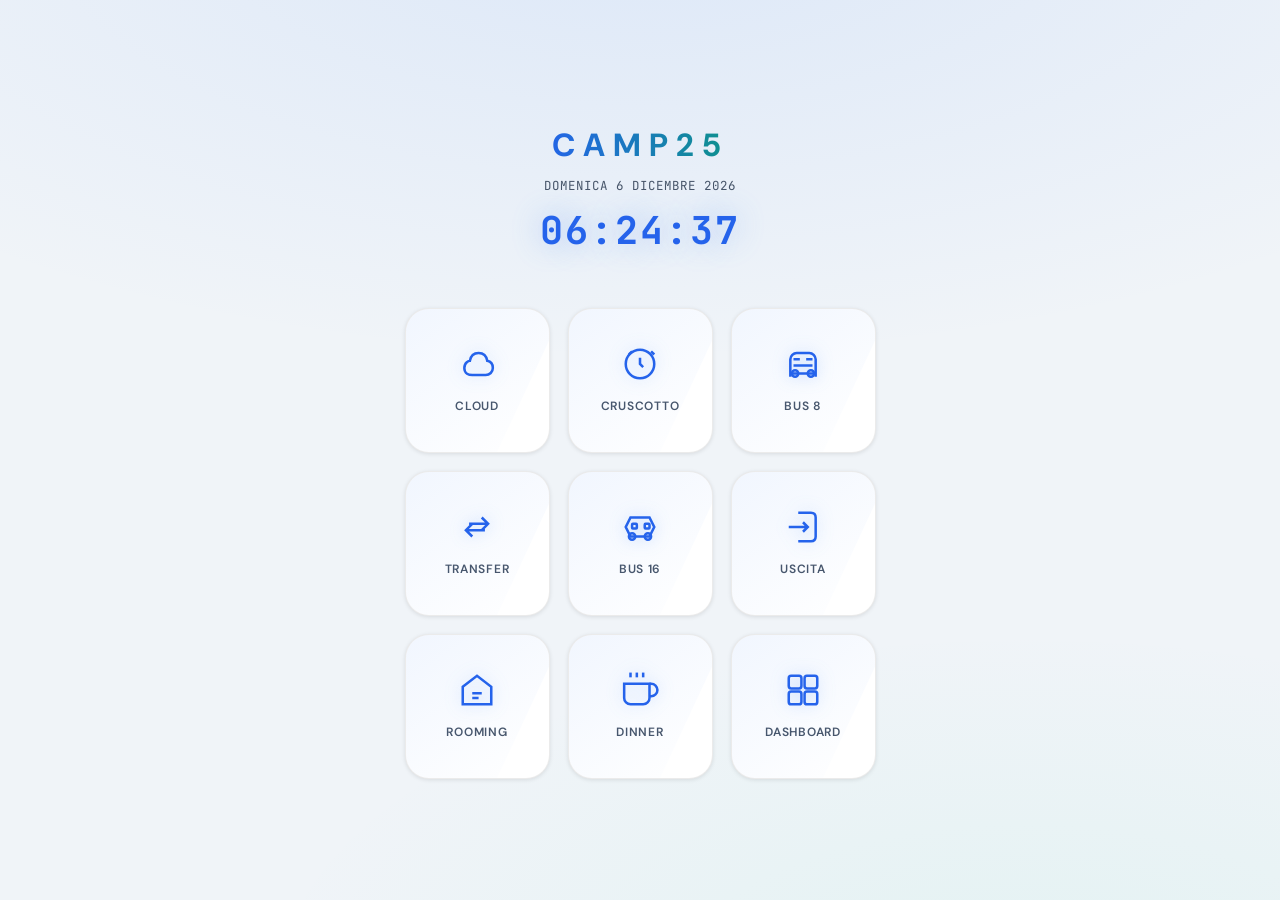
==== commit 89bef1a4: "Update index.html" ====
--- a/index.html
+++ b/index.html
@@ -3,7 +3,7 @@
 <head>
 <meta charset="UTF-8">
 <meta name="viewport" content="width=device-width, initial-scale=1.0">
-<title>Campus — Indice</title>
+<title>Camp25</title>
 <link rel="stylesheet" href="css/campus-theme.css">
 <style>
 /* ─── INDEX-SPECIFIC ─────────────────────────────────────────── */
@@ -178,7 +178,7 @@
 <body>
 
 <div class="header-container">
-    <h1>Campus - indice</h1>
+    <h1>Camp25</h1>
     <div id="todayDate">Caricamento...</div>
     <div id="digitalClock">00:00:00</div>
 </div>
--- a/css/campus-theme.css
+++ b/css/campus-theme.css
@@ -0,0 +1,489 @@
+/* ============================================================
+   CONVITTO-THEME.CSS — Tema Light unico (sempre attivo)
+   ============================================================ */
+
+@import url('https://fonts.googleapis.com/css2?family=DM+Sans:wght@400;500;600;700&family=JetBrains+Mono:wght@400;600&display=swap');
+
+:root {
+    color-scheme: light only;
+    --bg:           #f0f4f8;
+    --bg-2:         #ffffff;
+    --bg-3:         #e8eef5;
+    --surface:      #ffffff;
+    --surface-2:    #f0f4f8;
+    --surface-3:    #dde5f0;
+    --border:       #00000014;
+    --border-2:     #00000024;
+
+    /* Accenti */
+    --accent:       #2563eb;
+    --accent-dim:   #2563eb1f;
+    --accent-2:     #0d9488;
+    --accent-2-dim: #0d94881a;
+
+    /* Stati operativi */
+    --ok:           #16a34a;
+    --ok-dim:       #16a34a1a;
+    --absent:       #dc2626;
+    --absent-dim:   #dc26261a;
+    --dinner-no:    #2563eb;
+    --dinner-no-dim:#2563eb1a;
+    --lab:          #d97706;
+    --lab-dim:      #d977061a;
+    --switched:     #0d9488;
+    --pp:           #ea580c;
+
+    /* Bottoni toolbar */
+    --btn-t1:        #16a34a;
+    --btn-t2:        #2563eb;
+    --btn-t3:        #7c3aed;
+    --btn-t4:        #475569;
+    --btn-reset:     #ea580c;
+    --btn-reset-full:#b91c1c;
+    --btn-inactive:  #e8eef5;
+    --switched-dim: #0d94881a;
+    /* Testo */
+    --text:         #0f172a;
+    --text-2:       #475569;
+    --text-muted:   #94a3b8;
+    --text-inv:     #ffffff;
+
+    /* Tipografia */
+    --font:         'DM Sans', 'Segoe UI', system-ui, sans-serif;
+    --font-mono:    'JetBrains Mono', 'Courier New', monospace;
+
+    /* Geometria */
+    --radius-sm:    6px;
+    --radius:       12px;
+    --radius-lg:    18px;
+    --radius-xl:    24px;
+
+    /* Ombre leggere */
+    --shadow-sm:    0 1px 4px rgba(0,0,0,0.10);
+    --shadow:       0 4px 16px rgba(0,0,0,0.12);
+    --shadow-lg:    0 8px 32px rgba(0,0,0,0.15);
+
+    /* Transizioni */
+    --t:            0.2s ease;
+
+    /* Colori header gradient */
+    --header-grad-start: #2563eb;
+    --header-grad-end:   #0d9488;
+}
+
+/* reset e base – invariati */
+*, *::before, *::after { box-sizing: border-box; }
+html { -webkit-text-size-adjust: 100%; }
+body {
+    margin: 0;
+    font-family: var(--font);
+    background: var(--bg);
+    color: var(--text);
+    line-height: 1.5;
+    -webkit-font-smoothing: antialiased;
+}
+h1, h2, h3, h4 {
+    margin: 0;
+    font-family: var(--font);
+    font-weight: 700;
+    color: var(--text);
+    letter-spacing: -0.01em;
+}
+a { color: inherit; text-decoration: none; }
+
+/* scrollbar */
+::-webkit-scrollbar { width: 6px; height: 6px; }
+::-webkit-scrollbar-track { background: var(--bg-2); }
+::-webkit-scrollbar-thumb { background: var(--surface-3); border-radius: 3px; }
+::-webkit-scrollbar-thumb:hover { background: var(--accent); }
+
+/* header applicazione */
+.app-header {
+    background: var(--bg-2);
+    border-bottom: 1px solid var(--border-2);
+    padding: 14px 24px;
+    display: flex;
+    justify-content: space-between;
+    align-items: center;
+    gap: 16px;
+    position: sticky;
+    top: 0;
+    z-index: 100;
+    backdrop-filter: blur(12px);
+}
+.app-header h1 {
+    font-size: 1.1rem;
+    font-weight: 700;
+    letter-spacing: 0.04em;
+    text-transform: uppercase;
+    background: linear-gradient(90deg, var(--accent), var(--accent-2));
+    -webkit-background-clip: text;
+    -webkit-text-fill-color: transparent;
+    background-clip: text;
+}
+.app-header .header-meta {
+    font-size: 0.78rem;
+    color: var(--text-2);
+    font-family: var(--font-mono);
+    font-weight: 400;
+    margin-top: 2px;
+}
+.app-header .header-clock {
+    font-family: var(--font-mono);
+    font-size: 1.6rem;
+    font-weight: 600;
+    color: var(--accent);
+    letter-spacing: 0.05em;
+    text-shadow: 0 0 20px #2563eb33;
+}
+.app-header .header-actions {
+    display: flex;
+    align-items: center;
+    gap: 10px;
+}
+
+.container {
+    max-width: 1300px;
+    margin: 0 auto;
+    padding: 24px;
+}
+
+.toolbar {
+    background: var(--surface);
+    border: 1px solid var(--border);
+    padding: 12px 16px;
+    border-radius: var(--radius-lg);
+    display: flex;
+    gap: 10px;
+    margin-bottom: 20px;
+    align-items: center;
+    flex-wrap: wrap;
+    box-shadow: var(--shadow-sm);
+}
+.toolbar input[type="text"],
+.toolbar input[type="number"],
+#search, #roomInput {
+    background: var(--bg-3);
+    border: 1px solid var(--border-2);
+    border-radius: var(--radius);
+    color: var(--text);
+    padding: 9px 14px;
+    font-family: var(--font);
+    font-size: 0.85rem;
+    outline: none;
+    transition: border-color var(--t), box-shadow var(--t);
+}
+#search { flex: 1; min-width: 140px; }
+#roomInput { width: 70px; }
+.toolbar input:focus {
+    border-color: var(--accent);
+    box-shadow: 0 0 0 3px var(--accent-dim);
+}
+.toolbar input::placeholder { color: var(--text-muted); }
+
+.btn-toolbar {
+    border: none;
+    border-radius: var(--radius);
+    cursor: pointer;
+    font-family: var(--font);
+    font-weight: 700;
+    font-size: 0.78rem;
+    color: white;
+    padding: 9px 16px;
+    transition: all var(--t);
+    letter-spacing: 0.03em;
+    white-space: nowrap;
+}
+.btn-toolbar:hover {
+    filter: brightness(1.05);
+    transform: translateY(-1px);
+    box-shadow: var(--shadow-sm);
+}
+.btn-toolbar:active { transform: translateY(0); }
+
+.btn-reset {
+    background: var(--btn-reset);
+    border: none;
+    border-radius: var(--radius);
+    cursor: pointer;
+    font-family: var(--font);
+    font-weight: 700;
+    font-size: 0.78rem;
+    color: white;
+    padding: 9px 16px;
+    transition: all var(--t);
+    letter-spacing: 0.03em;
+    display: inline-flex;
+    align-items: center;
+    gap: 5px;
+    box-shadow: 0 2px 8px rgba(230,126,34,0.3);
+}
+.btn-reset:hover {
+    background: #d35400;
+    transform: translateY(-1px);
+    box-shadow: 0 4px 14px rgba(230,126,34,0.45);
+}
+.btn-reset-complete {
+    background: var(--btn-reset-full);
+    border: none;
+    border-radius: var(--radius);
+    cursor: pointer;
+    font-family: var(--font);
+    font-weight: 700;
+    font-size: 0.78rem;
+    color: white;
+    padding: 9px 16px;
+    transition: all var(--t);
+    letter-spacing: 0.03em;
+    display: inline-flex;
+    align-items: center;
+    gap: 5px;
+    box-shadow: 0 2px 8px rgba(192,57,43,0.3);
+}
+.btn-reset-complete:hover {
+    background: #a93226;
+    transform: translateY(-1px);
+    box-shadow: 0 4px 14px rgba(192,57,43,0.45);
+}
+
+.day-box {
+    background: var(--surface);
+    border: 1px solid var(--border);
+    padding: 10px 14px;
+    text-align: center;
+    border-radius: var(--radius);
+    font-size: 0.78rem;
+    font-weight: 700;
+    cursor: pointer;
+    transition: all var(--t);
+    letter-spacing: 0.03em;
+    flex: 1;
+    color: var(--text-2);
+}
+.day-box:hover {
+    background: var(--surface-2);
+    color: var(--text);
+    transform: translateY(-2px);
+    box-shadow: var(--shadow-sm);
+}
+
+.status-badge {
+    display: inline-flex;
+    align-items: center;
+    gap: 5px;
+    font-size: 0.7rem;
+    font-weight: 600;
+    padding: 4px 10px;
+    border-radius: 20px;
+    letter-spacing: 0.03em;
+}
+.status-badge.connected {
+    background: var(--ok-dim);
+    color: var(--ok);
+    border: 1px solid rgba(22,163,74,0.25);
+}
+.status-badge.disconnected {
+    background: var(--absent-dim);
+    color: var(--absent);
+    border: 1px solid rgba(220,38,38,0.25);
+}
+
+.note-toolbar-container {
+    background: rgb(255, 255, 255);
+    border: 1px solid rgba(255, 14, 0, 0.25);
+    border-left: 4px solid var(--lab);
+    border-radius: var(--radius-lg);
+    margin-bottom: 20px;
+    padding: 12px 18px;
+    transition: transform 0.2s;
+}
+.note-toolbar-container:hover { transform: rotate(0deg); }
+.note-content {
+    display: flex;
+    align-items: flex-start;
+    gap: 12px;
+}
+.note-icon { font-size: 1.1rem; margin-top: 2px; }
+.note-input {
+    flex: 1;
+    background: transparent;
+    border: none;
+    outline: none;
+    font-family: var(--font);
+    font-size: 0.85rem;
+    color: var(--text);
+    resize: vertical;
+    min-height: 48px;
+    line-height: 1.5;
+}
+.note-input::placeholder { color: var(--text-muted); }
+.clear-note-btn {
+    background: rgba(0,0,0,0.05);
+    border: 1px solid var(--border);
+    border-radius: 50%;
+    width: 28px;
+    height: 28px;
+    cursor: pointer;
+    color: var(--text-muted);
+    display: flex;
+    align-items: center;
+    justify-content: center;
+    transition: all var(--t);
+    font-weight: bold;
+    flex-shrink: 0;
+    margin-top: 2px;
+    font-size: 0.8rem;
+}
+.clear-note-btn:hover {
+    background: rgba(220,38,38,0.15);
+    color: var(--absent);
+    border-color: var(--absent);
+}
+
+#sidePanel {
+    background: var(--bg-2) !important;
+    border-left: 1px solid var(--border-2) !important;
+    box-shadow: -8px 0 40px rgba(0,0,0,0.15) !important;
+    color: var(--text) !important;
+}
+#sidePanel h3 {
+    color: var(--text);
+    border-bottom: 1px solid var(--border) !important;
+    padding-bottom: 10px;
+    font-size: 0.9rem;
+    letter-spacing: 0.04em;
+    text-transform: uppercase;
+}
+#sidePanel select,
+#sidePanel input[type="date"] {
+    background: var(--bg-3);
+    border: 1px solid var(--border-2);
+    border-radius: var(--radius-sm);
+    color: var(--text);
+    padding: 8px 10px;
+    font-family: var(--font);
+    font-size: 0.82rem;
+    width: 100%;
+    outline: none;
+}
+#sidePanel select:focus,
+#sidePanel input[type="date"]:focus {
+    border-color: var(--accent);
+}
+#sidePanel hr {
+    border: none;
+    border-top: 1px solid var(--border);
+    margin: 16px 0;
+}
+
+#loginScreen { background: var(--bg) !important; }
+#loginScreen > div {
+    background: var(--surface) !important;
+    border: 1px solid var(--border-2) !important;
+    border-radius: var(--radius-xl) !important;
+    box-shadow: var(--shadow-lg) !important;
+    color: var(--text) !important;
+}
+#loginScreen h2 { color: var(--text) !important; }
+#loginScreen input {
+    background: var(--bg-3) !important;
+    border: 1px solid var(--border-2) !important;
+    border-radius: var(--radius) !important;
+    color: var(--text) !important;
+    padding: 12px !important;
+    font-family: var(--font) !important;
+}
+#loginScreen input::placeholder { color: var(--text-muted) !important; }
+#loginScreen button {
+    background: var(--accent) !important;
+    border-radius: var(--radius) !important;
+    font-family: var(--font) !important;
+    font-weight: 700 !important;
+    letter-spacing: 0.05em !important;
+    transition: all var(--t) !important;
+}
+#loginScreen button:hover {
+    filter: brightness(1.05) !important;
+    transform: translateY(-1px) !important;
+}
+
+#info-reset {
+    font-size: 0.68rem !important;
+    color: var(--absent) !important;
+    font-family: var(--font-mono) !important;
+}
+.room-label {
+    font-size: 0.75rem;
+    font-weight: 700;
+    color: var(--accent);
+    letter-spacing: 0.06em;
+    text-transform: uppercase;
+}
+
+@keyframes pulse {
+    0%   { opacity: 1; }
+    50%  { opacity: 0.3; }
+    100% { opacity: 1; }
+}
+@keyframes fadeIn {
+    from { opacity: 0; transform: translateY(6px); }
+    to   { opacity: 1; transform: translateY(0); }
+}
+
+/* ===== Componenti comuni a tutti i report (stampa e schermo) ===== */
+.btn {
+    padding: 9px 28px;
+    background: linear-gradient(90deg, var(--accent), var(--accent-2));
+    color: white;
+    border: none;
+    cursor: pointer;
+    border-radius: 30px;
+    font-family: var(--font);
+    font-weight: 700;
+    font-size: 12px;
+    letter-spacing: 0.05em;
+    transition: all var(--t);
+    box-shadow: 0 4px 16px rgba(37,99,235,0.35);
+}
+.btn:hover {
+    filter: brightness(1.05);
+    transform: translateY(-1px);
+    box-shadow: 0 6px 20px rgba(37,99,235,0.5);
+}
+
+.print-logo {
+    display: none;
+}
+@media print {
+    .print-logo {
+        display: block;
+        position: absolute;
+        left: 0;
+        top: 50%;
+        transform: translateY(-50%);
+        height: 44px;
+        width: auto;
+        object-fit: contain;
+    }
+    /* Assicura che i bottoni di stampa scompaiano */
+    .no-print {
+        display: none !important;
+    }
+}
+
+@media (max-width: 68px) {
+    .container { padding: 14px; }
+    .app-header { padding: 8px 12px; }
+    .app-header .header-clock { font-size: 2.2rem; }
+    .toolbar { gap: 8px; }
+}
+
+@media print {
+    .no-print, .print-bar { display: none !important; }
+    body {
+        background: white !important;
+        color: black !important;
+    }
+    .print-logo { display: block !important; }
+}
+.print-logo { display: none; }
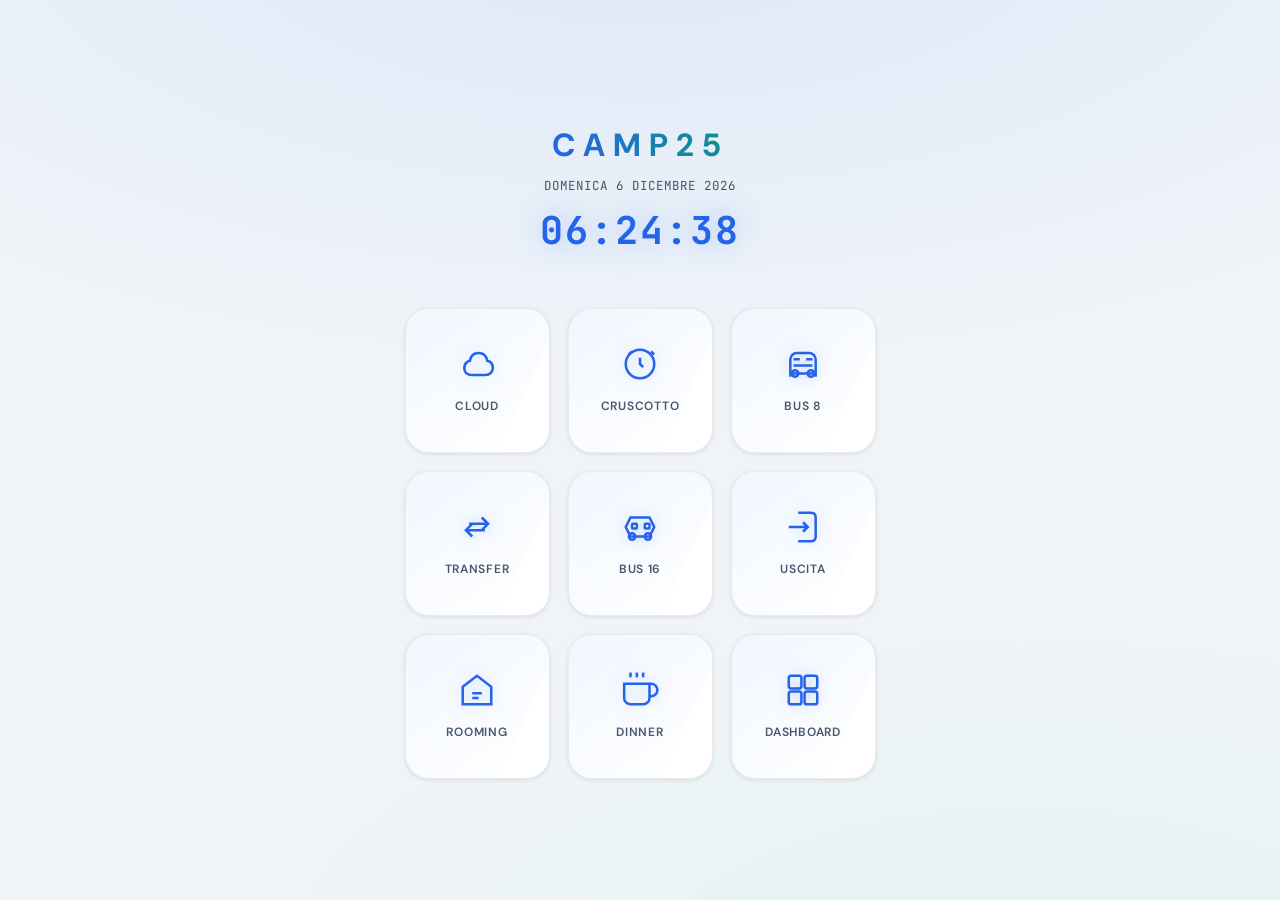
==== commit 2df2e93e: "Update index.html" ====
--- a/index.html
+++ b/index.html
@@ -3,7 +3,7 @@
 <head>
 <meta charset="UTF-8">
 <meta name="viewport" content="width=device-width, initial-scale=1.0">
-<title>Camp25</title>
+<title>****Camp25****</title>
 <link rel="stylesheet" href="css/campus-theme.css">
 <style>
 /* ─── INDEX-SPECIFIC ─────────────────────────────────────────── */
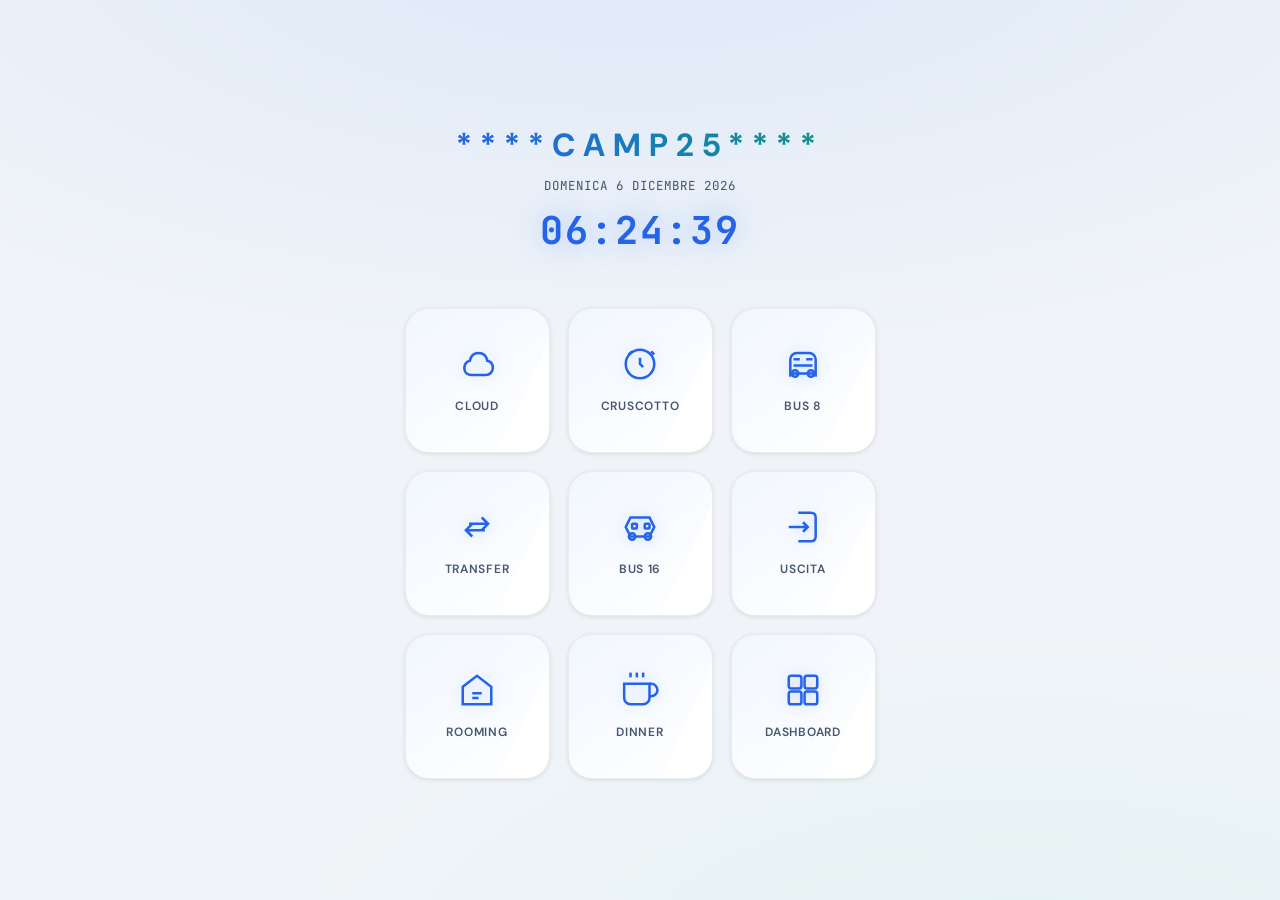
==== commit af3c0c03: "Update index.html" ====
--- a/index.html
+++ b/index.html
@@ -178,7 +178,7 @@
 <body>
 
 <div class="header-container">
-    <h1>Camp25</h1>
+    <h1>****Camp25****</h1>
     <div id="todayDate">Caricamento...</div>
     <div id="digitalClock">00:00:00</div>
 </div>
--- a/css/campus-theme.css
+++ b/css/campus-theme.css
@@ -486,4 +486,4 @@
     }
     .print-logo { display: block !important; }
 }
-.print-logo { display: none; }+.print-logo { display: none; } 
